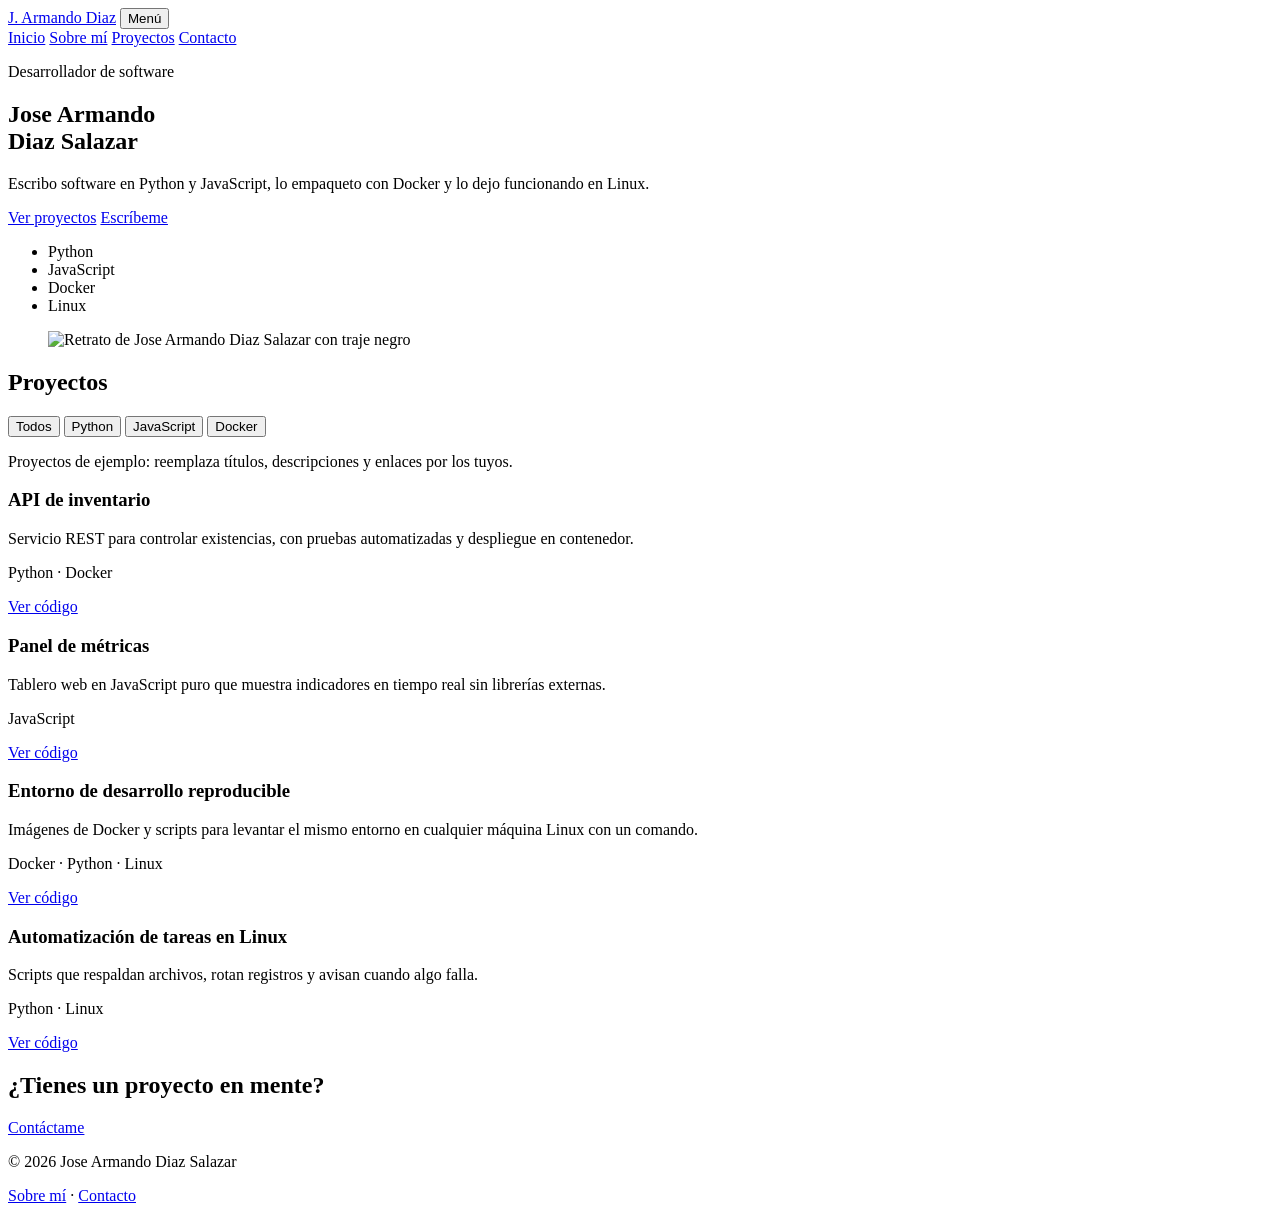
==== index.html @ 971a93cd "Primer commit" ====
<!DOCTYPE html>
<html lang="es">
<head>
  <meta charset="UTF-8">
  <meta name="viewport" content="width=device-width, initial-scale=1">
  <title>Jose Armando Diaz Salazar | Desarrollador de software</title>
  <meta name="description" content="Portafolio de Jose Armando Diaz Salazar, desarrollador de software con Python, JavaScript, Docker y Linux.">
  <link rel="preconnect" href="https://fonts.googleapis.com">
  <link rel="preconnect" href="https://fonts.gstatic.com" crossorigin>
  <link href="https://fonts.googleapis.com/css2?family=Bricolage+Grotesque:wght@500;700;800&family=Instrument+Sans:wght@400;500;600&display=swap" rel="stylesheet">
  <link rel="stylesheet" href="css/styles.css">
</head>
<body>
  <header class="site-header">
    <a class="brand" href="index.html">J. Armando Diaz</a>
    <button class="nav-toggle" aria-label="Abrir menú" aria-expanded="false" aria-controls="menu">Menú</button>
    <nav id="menu" class="nav">
      <a href="index.html" aria-current="page">Inicio</a>
      <a href="about.html">Sobre mí</a>
      <a href="index.html#proyectos">Proyectos</a>
      <a href="contact.html">Contacto</a>
    </nav>
  </header>

  <main>
    <section class="hero" id="inicio">
      <div class="hero-text">
        <p class="kicker">Desarrollador de software</p>
        <h1>Jose Armando<br>Diaz Salazar</h1>
        <p class="lead">Escribo software en Python y JavaScript, lo empaqueto con Docker y lo dejo funcionando en Linux.</p>
        <div class="actions">
          <a class="btn btn-primary" href="#proyectos">Ver proyectos</a>
          <a class="btn btn-ghost" href="contact.html">Escríbeme</a>
        </div>
        <ul class="stack" aria-label="Tecnologías">
          <li>Python</li><li>JavaScript</li><li>Docker</li><li>Linux</li>
        </ul>
      </div>
      <figure class="hero-photo">
        <img src="img/foto-1.jpeg" alt="Retrato de Jose Armando Diaz Salazar con traje negro" width="528" height="1100">
      </figure>
    </section>

    <section class="section" id="proyectos">
      <div class="section-head">
        <h2>Proyectos</h2>
        <div class="filters" role="group" aria-label="Filtrar proyectos">
          <button class="chip is-active" data-filter="all">Todos</button>
          <button class="chip" data-filter="python">Python</button>
          <button class="chip" data-filter="javascript">JavaScript</button>
          <button class="chip" data-filter="docker">Docker</button>
        </div>
      </div>
      <p class="note">Proyectos de ejemplo: reemplaza títulos, descripciones y enlaces por los tuyos.</p>
      <div class="grid">
        <article class="card" data-tech="python docker">
          <h3>API de inventario</h3>
          <p>Servicio REST para controlar existencias, con pruebas automatizadas y despliegue en contenedor.</p>
          <p class="tags">Python · Docker</p>
          <a class="link" href="#" rel="noopener">Ver código</a>
        </article>
        <article class="card" data-tech="javascript">
          <h3>Panel de métricas</h3>
          <p>Tablero web en JavaScript puro que muestra indicadores en tiempo real sin librerías externas.</p>
          <p class="tags">JavaScript</p>
          <a class="link" href="#" rel="noopener">Ver código</a>
        </article>
        <article class="card" data-tech="docker python">
          <h3>Entorno de desarrollo reproducible</h3>
          <p>Imágenes de Docker y scripts para levantar el mismo entorno en cualquier máquina Linux con un comando.</p>
          <p class="tags">Docker · Python · Linux</p>
          <a class="link" href="#" rel="noopener">Ver código</a>
        </article>
        <article class="card" data-tech="python">
          <h3>Automatización de tareas en Linux</h3>
          <p>Scripts que respaldan archivos, rotan registros y avisan cuando algo falla.</p>
          <p class="tags">Python · Linux</p>
          <a class="link" href="#" rel="noopener">Ver código</a>
        </article>
      </div>
      <p class="empty" hidden>No hay proyectos con ese filtro.</p>
    </section>

    <section class="section cta-band">
      <h2>¿Tienes un proyecto en mente?</h2>
      <a class="btn btn-primary" href="contact.html">Contáctame</a>
    </section>
  </main>

  <footer class="site-footer">
    <p>© <span id="year">2026</span> Jose Armando Diaz Salazar</p>
    <p><a href="about.html">Sobre mí</a> · <a href="contact.html">Contacto</a></p>
  </footer>
  <script src="js/script.js"></script>
</body>
</html>
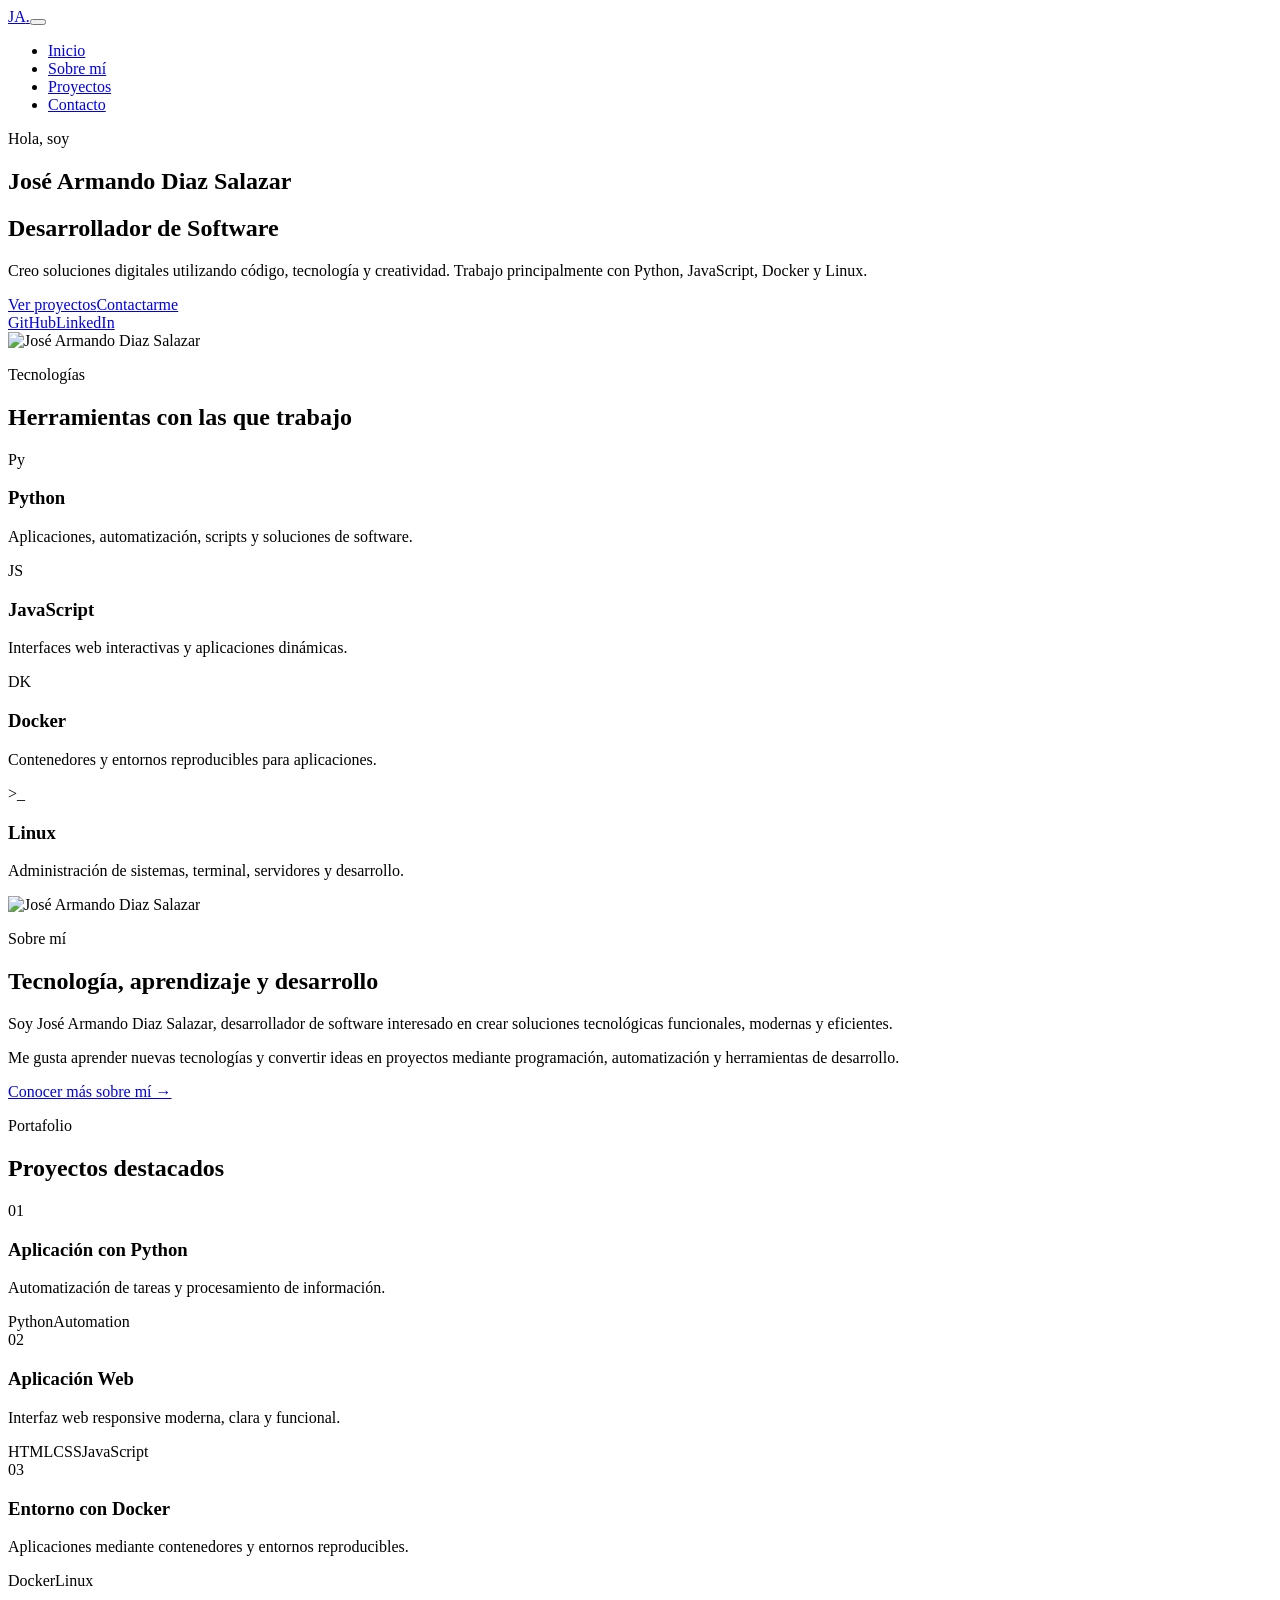
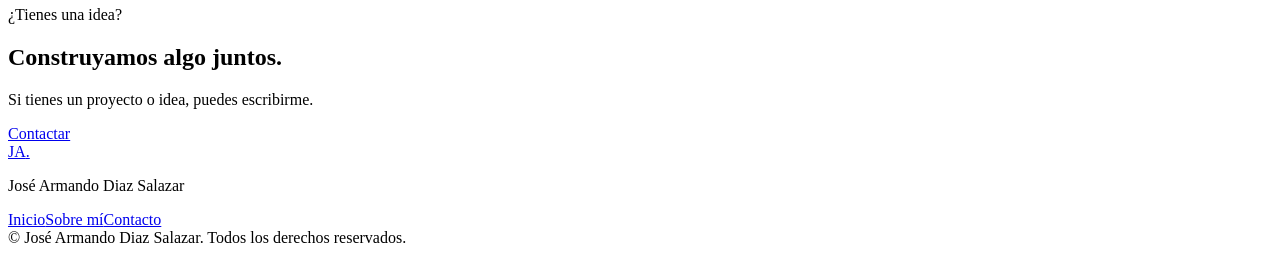
==== commit 0b988035: "Actualiza mi pagina" ====
--- a/index.html
+++ b/index.html
@@ -1,96 +1,9 @@
 <!DOCTYPE html>
-<html lang="es">
-<head>
-  <meta charset="UTF-8">
-  <meta name="viewport" content="width=device-width, initial-scale=1">
-  <title>Jose Armando Diaz Salazar | Desarrollador de software</title>
-  <meta name="description" content="Portafolio de Jose Armando Diaz Salazar, desarrollador de software con Python, JavaScript, Docker y Linux.">
-  <link rel="preconnect" href="https://fonts.googleapis.com">
-  <link rel="preconnect" href="https://fonts.gstatic.com" crossorigin>
-  <link href="https://fonts.googleapis.com/css2?family=Bricolage+Grotesque:wght@500;700;800&family=Instrument+Sans:wght@400;500;600&display=swap" rel="stylesheet">
-  <link rel="stylesheet" href="css/styles.css">
-</head>
-<body>
-  <header class="site-header">
-    <a class="brand" href="index.html">J. Armando Diaz</a>
-    <button class="nav-toggle" aria-label="Abrir menú" aria-expanded="false" aria-controls="menu">Menú</button>
-    <nav id="menu" class="nav">
-      <a href="index.html" aria-current="page">Inicio</a>
-      <a href="about.html">Sobre mí</a>
-      <a href="index.html#proyectos">Proyectos</a>
-      <a href="contact.html">Contacto</a>
-    </nav>
-  </header>
-
-  <main>
-    <section class="hero" id="inicio">
-      <div class="hero-text">
-        <p class="kicker">Desarrollador de software</p>
-        <h1>Jose Armando<br>Diaz Salazar</h1>
-        <p class="lead">Escribo software en Python y JavaScript, lo empaqueto con Docker y lo dejo funcionando en Linux.</p>
-        <div class="actions">
-          <a class="btn btn-primary" href="#proyectos">Ver proyectos</a>
-          <a class="btn btn-ghost" href="contact.html">Escríbeme</a>
-        </div>
-        <ul class="stack" aria-label="Tecnologías">
-          <li>Python</li><li>JavaScript</li><li>Docker</li><li>Linux</li>
-        </ul>
-      </div>
-      <figure class="hero-photo">
-        <img src="img/foto-1.jpeg" alt="Retrato de Jose Armando Diaz Salazar con traje negro" width="528" height="1100">
-      </figure>
-    </section>
-
-    <section class="section" id="proyectos">
-      <div class="section-head">
-        <h2>Proyectos</h2>
-        <div class="filters" role="group" aria-label="Filtrar proyectos">
-          <button class="chip is-active" data-filter="all">Todos</button>
-          <button class="chip" data-filter="python">Python</button>
-          <button class="chip" data-filter="javascript">JavaScript</button>
-          <button class="chip" data-filter="docker">Docker</button>
-        </div>
-      </div>
-      <p class="note">Proyectos de ejemplo: reemplaza títulos, descripciones y enlaces por los tuyos.</p>
-      <div class="grid">
-        <article class="card" data-tech="python docker">
-          <h3>API de inventario</h3>
-          <p>Servicio REST para controlar existencias, con pruebas automatizadas y despliegue en contenedor.</p>
-          <p class="tags">Python · Docker</p>
-          <a class="link" href="#" rel="noopener">Ver código</a>
-        </article>
-        <article class="card" data-tech="javascript">
-          <h3>Panel de métricas</h3>
-          <p>Tablero web en JavaScript puro que muestra indicadores en tiempo real sin librerías externas.</p>
-          <p class="tags">JavaScript</p>
-          <a class="link" href="#" rel="noopener">Ver código</a>
-        </article>
-        <article class="card" data-tech="docker python">
-          <h3>Entorno de desarrollo reproducible</h3>
-          <p>Imágenes de Docker y scripts para levantar el mismo entorno en cualquier máquina Linux con un comando.</p>
-          <p class="tags">Docker · Python · Linux</p>
-          <a class="link" href="#" rel="noopener">Ver código</a>
-        </article>
-        <article class="card" data-tech="python">
-          <h3>Automatización de tareas en Linux</h3>
-          <p>Scripts que respaldan archivos, rotan registros y avisan cuando algo falla.</p>
-          <p class="tags">Python · Linux</p>
-          <a class="link" href="#" rel="noopener">Ver código</a>
-        </article>
-      </div>
-      <p class="empty" hidden>No hay proyectos con ese filtro.</p>
-    </section>
-
-    <section class="section cta-band">
-      <h2>¿Tienes un proyecto en mente?</h2>
-      <a class="btn btn-primary" href="contact.html">Contáctame</a>
-    </section>
-  </main>
-
-  <footer class="site-footer">
-    <p>© <span id="year">2026</span> Jose Armando Diaz Salazar</p>
-    <p><a href="about.html">Sobre mí</a> · <a href="contact.html">Contacto</a></p>
-  </footer>
-  <script src="js/script.js"></script>
-</body>
-</html>
+<html lang="es"><head><meta charset="UTF-8"><meta name="viewport" content="width=device-width,initial-scale=1.0"><meta name="description" content="Portafolio de José Armando Diaz Salazar"><title>José Armando Diaz Salazar | Desarrollador</title><link rel="stylesheet" href="css/styles.css"></head>
+<body><header class="header"><nav class="navbar"><a class="logo" href="index.html">JA<span>.</span></a><button class="menu-toggle" id="menuToggle" aria-label="Menú"><span></span><span></span><span></span></button><ul class="nav-menu" id="navMenu"><li><a class="nav-link active" href="index.html">Inicio</a></li><li><a class="nav-link" href="about.html">Sobre mí</a></li><li><a class="nav-link" href="#proyectos">Proyectos</a></li><li><a class="nav-link" href="contact.html">Contacto</a></li></ul></nav></header>
+<main><section class="hero"><div><p class="hero-greeting">Hola, soy</p><h1>José Armando <span>Diaz Salazar</span></h1><h2>Desarrollador de Software</h2><p class="hero-description">Creo soluciones digitales utilizando código, tecnología y creatividad. Trabajo principalmente con Python, JavaScript, Docker y Linux.</p><div class="hero-buttons"><a class="btn btn-primary" href="#proyectos">Ver proyectos</a><a class="btn btn-secondary" href="contact.html">Contactarme</a></div><div class="social-links"><a href="https://github.com/" target="_blank">GitHub</a><a href="https://www.linkedin.com/" target="_blank">LinkedIn</a></div></div><div class="hero-image-container"><div class="image-decoration"></div><img class="hero-image" src="img/perfil.jpg" alt="José Armando Diaz Salazar"></div></section>
+<section class="section"><div class="section-header"><p class="section-label">Tecnologías</p><h2>Herramientas con las que trabajo</h2></div><div class="tech-grid"><article class="tech-card"><div class="tech-icon">Py</div><h3>Python</h3><p>Aplicaciones, automatización, scripts y soluciones de software.</p></article><article class="tech-card"><div class="tech-icon">JS</div><h3>JavaScript</h3><p>Interfaces web interactivas y aplicaciones dinámicas.</p></article><article class="tech-card"><div class="tech-icon">DK</div><h3>Docker</h3><p>Contenedores y entornos reproducibles para aplicaciones.</p></article><article class="tech-card"><div class="tech-icon">&gt;_</div><h3>Linux</h3><p>Administración de sistemas, terminal, servidores y desarrollo.</p></article></div></section>
+<section class="about-preview section"><div><img src="img/perfil.jpg" alt="José Armando Diaz Salazar"></div><div><p class="section-label">Sobre mí</p><h2>Tecnología, aprendizaje y desarrollo</h2><p>Soy José Armando Diaz Salazar, desarrollador de software interesado en crear soluciones tecnológicas funcionales, modernas y eficientes.</p><p>Me gusta aprender nuevas tecnologías y convertir ideas en proyectos mediante programación, automatización y herramientas de desarrollo.</p><a class="text-link" href="about.html">Conocer más sobre mí →</a></div></section>
+<section class="section" id="proyectos"><div class="section-header"><p class="section-label">Portafolio</p><h2>Proyectos destacados</h2></div><div class="projects-grid"><article class="project-card"><div class="project-number">01</div><h3>Aplicación con Python</h3><p>Automatización de tareas y procesamiento de información.</p><div class="project-tags"><span>Python</span><span>Automation</span></div></article><article class="project-card"><div class="project-number">02</div><h3>Aplicación Web</h3><p>Interfaz web responsive moderna, clara y funcional.</p><div class="project-tags"><span>HTML</span><span>CSS</span><span>JavaScript</span></div></article><article class="project-card"><div class="project-number">03</div><h3>Entorno con Docker</h3><p>Aplicaciones mediante contenedores y entornos reproducibles.</p><div class="project-tags"><span>Docker</span><span>Linux</span></div></article></div></section>
+<section class="cta-section"><p class="section-label">¿Tienes una idea?</p><h2>Construyamos algo juntos.</h2><p>Si tienes un proyecto o idea, puedes escribirme.</p><a class="btn btn-primary" href="contact.html">Contactar</a></section></main>
+<footer class="footer"><div class="footer-content"><div><a class="logo" href="index.html">JA<span>.</span></a><p>José Armando Diaz Salazar</p></div><div class="footer-links"><a href="index.html">Inicio</a><a href="about.html">Sobre mí</a><a href="contact.html">Contacto</a></div></div><div class="footer-bottom">© <span id="currentYear"></span> José Armando Diaz Salazar. Todos los derechos reservados.</div></footer><script src="js/script.js"></script></body></html>
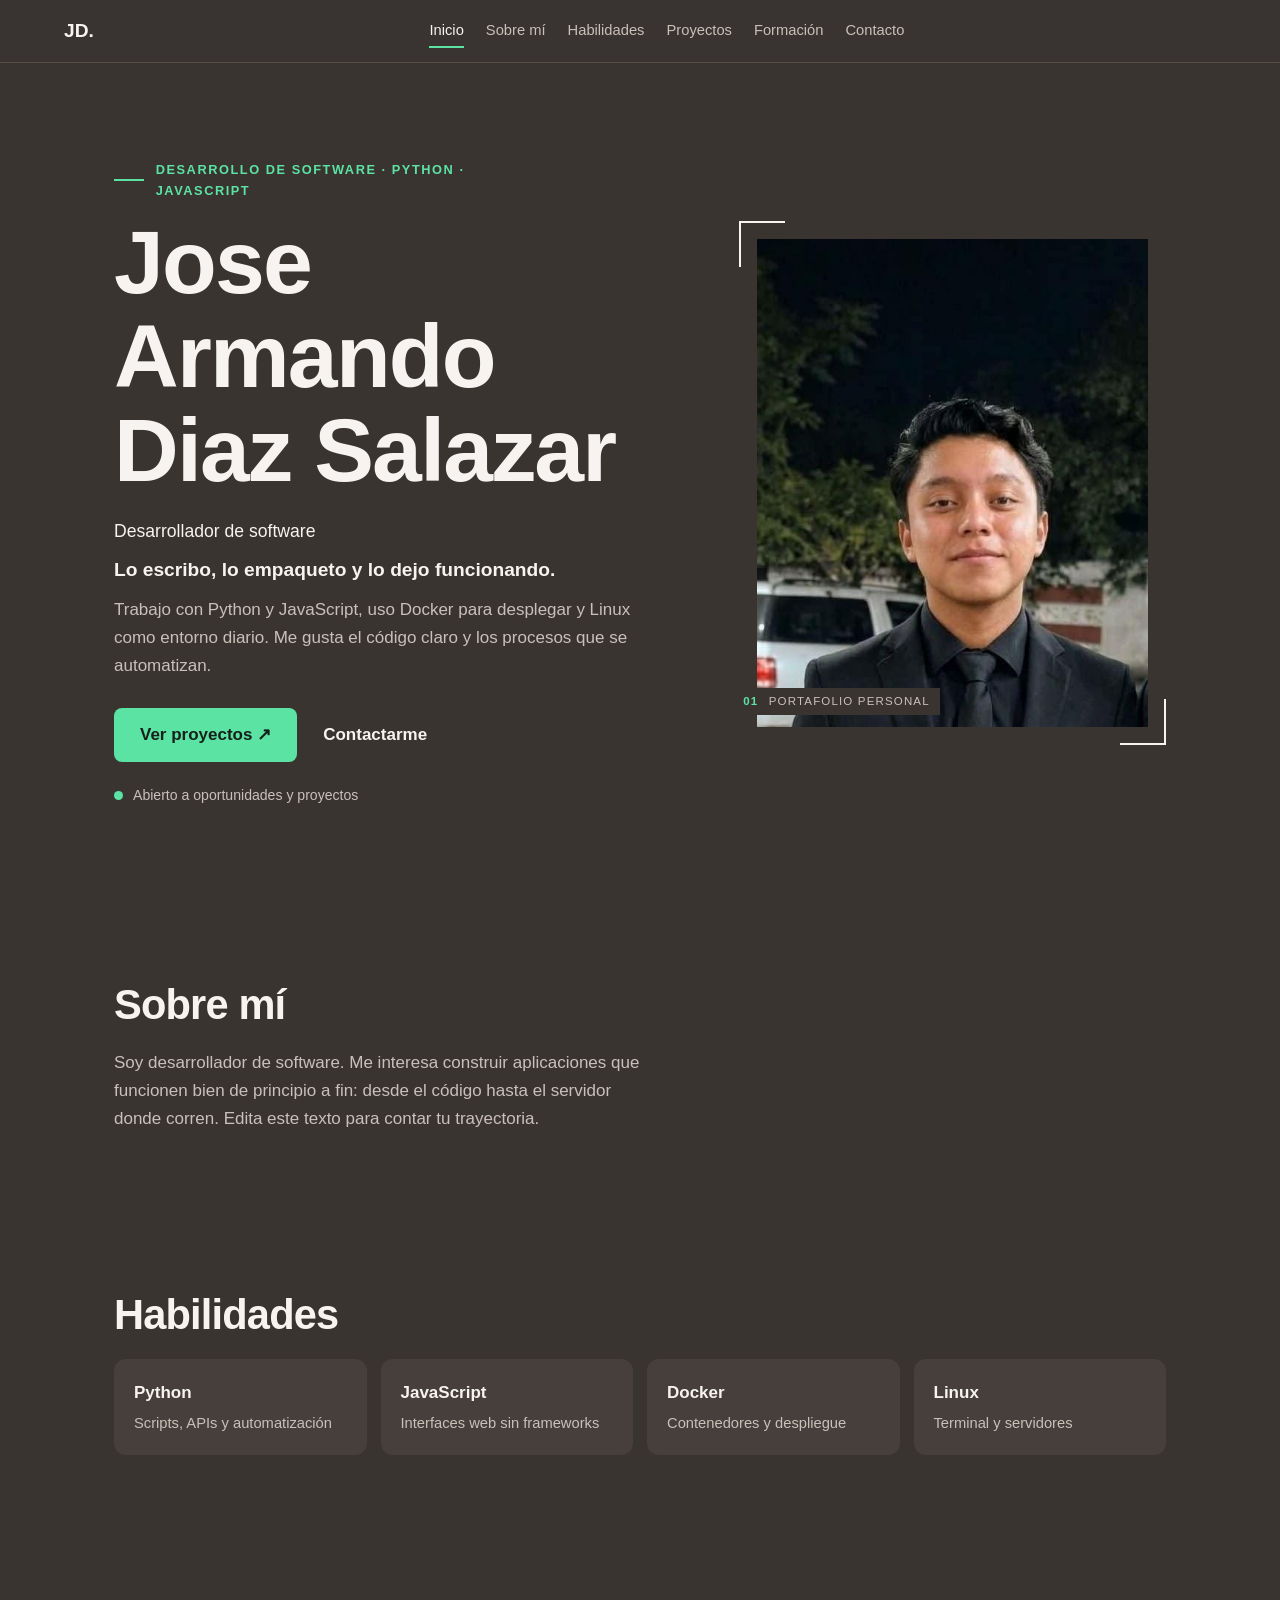
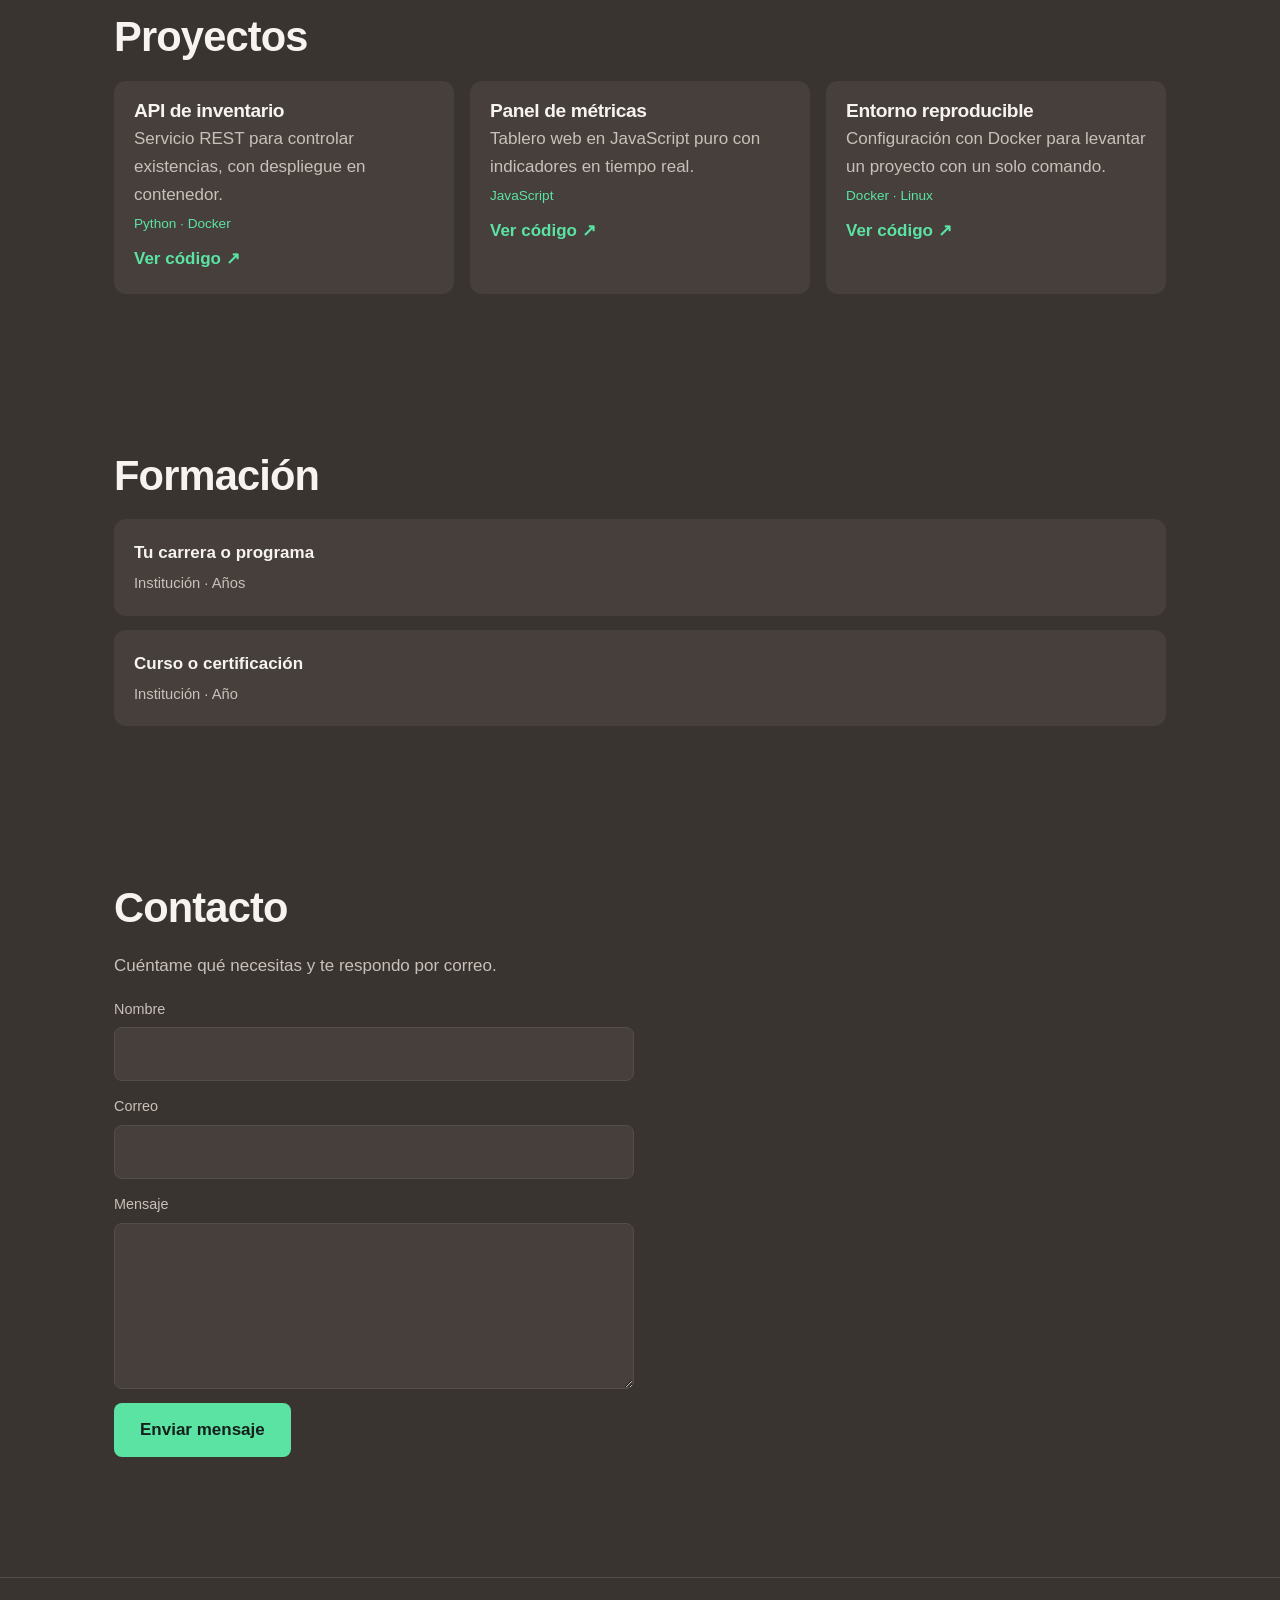
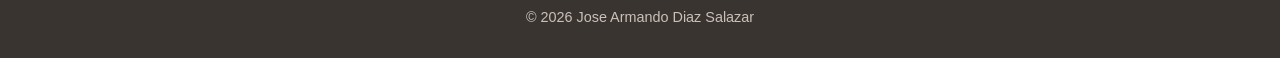
==== commit 8bef36a0: "commit" ====
--- a/index.html
+++ b/index.html
@@ -1,9 +1,91 @@
 <!DOCTYPE html>
-<html lang="es"><head><meta charset="UTF-8"><meta name="viewport" content="width=device-width,initial-scale=1.0"><meta name="description" content="Portafolio de José Armando Diaz Salazar"><title>José Armando Diaz Salazar | Desarrollador</title><link rel="stylesheet" href="css/styles.css"></head>
-<body><header class="header"><nav class="navbar"><a class="logo" href="index.html">JA<span>.</span></a><button class="menu-toggle" id="menuToggle" aria-label="Menú"><span></span><span></span><span></span></button><ul class="nav-menu" id="navMenu"><li><a class="nav-link active" href="index.html">Inicio</a></li><li><a class="nav-link" href="about.html">Sobre mí</a></li><li><a class="nav-link" href="#proyectos">Proyectos</a></li><li><a class="nav-link" href="contact.html">Contacto</a></li></ul></nav></header>
-<main><section class="hero"><div><p class="hero-greeting">Hola, soy</p><h1>José Armando <span>Diaz Salazar</span></h1><h2>Desarrollador de Software</h2><p class="hero-description">Creo soluciones digitales utilizando código, tecnología y creatividad. Trabajo principalmente con Python, JavaScript, Docker y Linux.</p><div class="hero-buttons"><a class="btn btn-primary" href="#proyectos">Ver proyectos</a><a class="btn btn-secondary" href="contact.html">Contactarme</a></div><div class="social-links"><a href="https://github.com/" target="_blank">GitHub</a><a href="https://www.linkedin.com/" target="_blank">LinkedIn</a></div></div><div class="hero-image-container"><div class="image-decoration"></div><img class="hero-image" src="img/perfil.jpg" alt="José Armando Diaz Salazar"></div></section>
-<section class="section"><div class="section-header"><p class="section-label">Tecnologías</p><h2>Herramientas con las que trabajo</h2></div><div class="tech-grid"><article class="tech-card"><div class="tech-icon">Py</div><h3>Python</h3><p>Aplicaciones, automatización, scripts y soluciones de software.</p></article><article class="tech-card"><div class="tech-icon">JS</div><h3>JavaScript</h3><p>Interfaces web interactivas y aplicaciones dinámicas.</p></article><article class="tech-card"><div class="tech-icon">DK</div><h3>Docker</h3><p>Contenedores y entornos reproducibles para aplicaciones.</p></article><article class="tech-card"><div class="tech-icon">&gt;_</div><h3>Linux</h3><p>Administración de sistemas, terminal, servidores y desarrollo.</p></article></div></section>
-<section class="about-preview section"><div><img src="img/perfil.jpg" alt="José Armando Diaz Salazar"></div><div><p class="section-label">Sobre mí</p><h2>Tecnología, aprendizaje y desarrollo</h2><p>Soy José Armando Diaz Salazar, desarrollador de software interesado en crear soluciones tecnológicas funcionales, modernas y eficientes.</p><p>Me gusta aprender nuevas tecnologías y convertir ideas en proyectos mediante programación, automatización y herramientas de desarrollo.</p><a class="text-link" href="about.html">Conocer más sobre mí →</a></div></section>
-<section class="section" id="proyectos"><div class="section-header"><p class="section-label">Portafolio</p><h2>Proyectos destacados</h2></div><div class="projects-grid"><article class="project-card"><div class="project-number">01</div><h3>Aplicación con Python</h3><p>Automatización de tareas y procesamiento de información.</p><div class="project-tags"><span>Python</span><span>Automation</span></div></article><article class="project-card"><div class="project-number">02</div><h3>Aplicación Web</h3><p>Interfaz web responsive moderna, clara y funcional.</p><div class="project-tags"><span>HTML</span><span>CSS</span><span>JavaScript</span></div></article><article class="project-card"><div class="project-number">03</div><h3>Entorno con Docker</h3><p>Aplicaciones mediante contenedores y entornos reproducibles.</p><div class="project-tags"><span>Docker</span><span>Linux</span></div></article></div></section>
-<section class="cta-section"><p class="section-label">¿Tienes una idea?</p><h2>Construyamos algo juntos.</h2><p>Si tienes un proyecto o idea, puedes escribirme.</p><a class="btn btn-primary" href="contact.html">Contactar</a></section></main>
-<footer class="footer"><div class="footer-content"><div><a class="logo" href="index.html">JA<span>.</span></a><p>José Armando Diaz Salazar</p></div><div class="footer-links"><a href="index.html">Inicio</a><a href="about.html">Sobre mí</a><a href="contact.html">Contacto</a></div></div><div class="footer-bottom">© <span id="currentYear"></span> José Armando Diaz Salazar. Todos los derechos reservados.</div></footer><script src="js/script.js"></script></body></html>+<html lang="es">
+<head>
+<meta charset="utf-8">
+<meta name="viewport" content="width=device-width, initial-scale=1">
+<meta name="description" content="Portafolio de Jose Armando Diaz Salazar, desarrollador de software con Python, JavaScript, Docker y Linux.">
+<title>Jose Armando Diaz Salazar | Desarrollador de software</title>
+<link rel="stylesheet" href="style.css">
+</head>
+<body>
+<header class="top">
+  <a class="logo" href="#inicio" aria-label="Inicio">JD.</a>
+  <nav aria-label="Principal">
+    <a href="#inicio">Inicio</a>
+    <a href="#sobre-mi">Sobre mí</a>
+    <a href="#habilidades">Habilidades</a>
+    <a href="#proyectos">Proyectos</a>
+    <a href="#formacion">Formación</a>
+    <a href="#contacto">Contacto</a>
+  </nav>
+</header>
+
+<main>
+  <section id="inicio" class="hero">
+    <div class="hero-txt">
+      <p class="eyebrow">Desarrollo de software · Python · JavaScript</p>
+      <h1>Jose Armando<br>Diaz Salazar</h1>
+      <p class="lead">Desarrollador de software</p>
+      <p class="quote">Lo escribo, lo empaqueto y lo dejo funcionando.</p>
+      <p>Trabajo con Python y JavaScript, uso Docker para desplegar y Linux como entorno diario. Me gusta el código claro y los procesos que se automatizan.</p>
+      <div class="actions">
+        <a class="btn" href="#proyectos">Ver proyectos ↗</a>
+        <a class="link" href="#contacto">Contactarme</a>
+      </div>
+      <p class="status"><span class="dot"></span>Abierto a oportunidades y proyectos</p>
+    </div>
+    <figure class="photo">
+      <img src="foto.jpg" alt="Retrato de Jose Armando Diaz Salazar con traje negro">
+      <figcaption><b>01</b> Portafolio personal</figcaption>
+    </figure>
+  </section>
+
+  <section id="sobre-mi">
+    <h2>Sobre mí</h2>
+    <p>Soy desarrollador de software. Me interesa construir aplicaciones que funcionen bien de principio a fin: desde el código hasta el servidor donde corren. Edita este texto para contar tu trayectoria.</p>
+  </section>
+
+  <section id="habilidades">
+    <h2>Habilidades</h2>
+    <ul class="skills">
+      <li><b>Python</b><span>Scripts, APIs y automatización</span></li>
+      <li><b>JavaScript</b><span>Interfaces web sin frameworks</span></li>
+      <li><b>Docker</b><span>Contenedores y despliegue</span></li>
+      <li><b>Linux</b><span>Terminal y servidores</span></li>
+    </ul>
+  </section>
+
+  <section id="proyectos">
+    <h2>Proyectos</h2>
+    <div class="grid">
+      <article class="card"><h3>API de inventario</h3><p>Servicio REST para controlar existencias, con despliegue en contenedor.</p><p class="stack">Python · Docker</p><a href="#">Ver código ↗</a></article>
+      <article class="card"><h3>Panel de métricas</h3><p>Tablero web en JavaScript puro con indicadores en tiempo real.</p><p class="stack">JavaScript</p><a href="#">Ver código ↗</a></article>
+      <article class="card"><h3>Entorno reproducible</h3><p>Configuración con Docker para levantar un proyecto con un solo comando.</p><p class="stack">Docker · Linux</p><a href="#">Ver código ↗</a></article>
+    </div>
+  </section>
+
+  <section id="formacion">
+    <h2>Formación</h2>
+    <ul class="timeline">
+      <li><b>Tu carrera o programa</b><span>Institución · Años</span></li>
+      <li><b>Curso o certificación</b><span>Institución · Año</span></li>
+    </ul>
+  </section>
+
+  <section id="contacto">
+    <h2>Contacto</h2>
+    <p>Cuéntame qué necesitas y te respondo por correo.</p>
+    <form id="form">
+      <label for="n">Nombre</label><input id="n" name="nombre" required>
+      <label for="c">Correo</label><input id="c" name="correo" type="email" required>
+      <label for="m">Mensaje</label><textarea id="m" name="mensaje" rows="5" required></textarea>
+      <button class="btn" type="submit">Enviar mensaje</button>
+    </form>
+    <p id="msg" role="status"></p>
+  </section>
+</main>
+
+<footer>© <span id="year"></span> Jose Armando Diaz Salazar</footer>
+<script src="script.js"></script>
+</body>
+</html>
--- a/style.css
+++ b/style.css
@@ -0,0 +1,57 @@
+:root{--bg:#3a3431;--panel:#463f3b;--ink:#f6f3f0;--mute:#c9c0b9;--accent:#5be3a4;--line:#554d48}
+*{box-sizing:border-box;margin:0}
+html{scroll-behavior:smooth;scroll-padding-top:80px}
+body{background:var(--bg);color:var(--ink);font:17px/1.65 "Helvetica Neue",Arial,sans-serif}
+a{color:inherit}
+:focus-visible{outline:3px solid var(--accent);outline-offset:3px}
+.top{position:sticky;top:0;z-index:10;display:flex;align-items:center;gap:24px;padding:14px 5vw;background:rgba(58,52,49,.94);backdrop-filter:blur(6px);border-bottom:1px solid var(--line)}
+.logo{font-weight:800;text-decoration:none;font-size:1.2rem}
+nav{display:flex;flex-wrap:wrap;gap:4px 22px;margin:0 auto}
+nav a{color:var(--mute);text-decoration:none;font-size:.92rem;padding:4px 0;border-bottom:2px solid transparent}
+nav a:hover,nav a.on{color:var(--ink);border-color:var(--accent)}
+section{padding:80px 5vw;max-width:1180px;margin:0 auto}
+h1,h2,h3{font-weight:800;letter-spacing:-.02em;line-height:1.05}
+h1{font-size:clamp(3rem,8vw,5.6rem);margin:14px 0 20px}
+h2{font-size:clamp(1.9rem,4vw,2.6rem);margin-bottom:22px}
+p{color:var(--mute);max-width:56ch}
+.hero{display:grid;grid-template-columns:1.15fr .85fr;gap:48px;align-items:center;min-height:calc(100vh - 60px)}
+.eyebrow{color:var(--accent);font-size:.8rem;font-weight:700;letter-spacing:.12em;text-transform:uppercase;display:flex;align-items:center;gap:12px}
+.eyebrow::before{content:"";width:34px;height:2px;background:var(--accent)}
+.lead{color:var(--ink);font-size:1.1rem;margin-bottom:6px}
+.quote{color:var(--ink);font-weight:700;font-size:1.2rem;margin:8px 0 10px}
+.actions{display:flex;align-items:center;gap:26px;margin:28px 0 22px;flex-wrap:wrap}
+.btn{display:inline-block;background:var(--accent);color:#16201b;padding:13px 26px;border-radius:8px;font:inherit;font-weight:700;text-decoration:none;border:0;cursor:pointer}
+.link{font-weight:700;text-decoration:none}
+.link:hover{color:var(--accent)}
+.status{font-size:.88rem;display:flex;align-items:center;gap:10px}
+.dot{width:9px;height:9px;border-radius:50%;background:var(--accent)}
+.photo{position:relative;margin:0;padding:18px}
+.photo::before,.photo::after{content:"";position:absolute;width:44px;height:44px;border:2px solid var(--ink)}
+.photo::before{top:0;left:0;border-right:0;border-bottom:0}
+.photo::after{bottom:0;right:0;border-left:0;border-top:0}
+.photo img{display:block;width:100%;aspect-ratio:4/5;object-fit:cover;object-position:top}
+.photo figcaption{position:absolute;left:-6px;bottom:30px;transform-origin:left bottom;font-size:.72rem;letter-spacing:.1em;text-transform:uppercase;color:var(--mute);background:var(--bg);padding:4px 10px}
+.photo figcaption b{color:var(--accent);margin-right:6px}
+.skills,.timeline{list-style:none;padding:0;display:grid;gap:14px}
+.skills{grid-template-columns:repeat(auto-fit,minmax(220px,1fr))}
+.skills li,.timeline li,.card{background:var(--panel);border-radius:12px;padding:20px;display:flex;flex-direction:column;gap:4px}
+.skills span,.timeline span{color:var(--mute);font-size:.92rem}
+.grid{display:grid;grid-template-columns:repeat(auto-fit,minmax(260px,1fr));gap:16px}
+.card h3{font-size:1.2rem}
+.stack{font-size:.85rem;color:var(--accent)}
+.card a{color:var(--accent);font-weight:700;text-decoration:none;margin-top:6px}
+form{display:grid;gap:6px;margin-top:18px;max-width:520px}
+label{font-size:.9rem;color:var(--mute)}
+input,textarea{width:100%;background:var(--panel);border:1px solid var(--line);color:var(--ink);padding:12px;border-radius:8px;font:inherit;margin-bottom:8px}
+form .btn{justify-self:start}
+#msg{margin-top:14px;color:var(--accent);min-height:1.5em}
+footer{padding:28px;text-align:center;color:var(--mute);font-size:.9rem;border-top:1px solid var(--line)}
+@media (max-width:820px){
+  .top{flex-direction:column;gap:8px;padding:10px 4vw}
+  nav{margin:0;justify-content:center;gap:2px 14px}
+  nav a{font-size:.85rem}
+  section{padding:56px 6vw}
+  .hero{grid-template-columns:1fr;min-height:0;gap:36px}
+  .photo{order:-1;max-width:420px;margin:0 auto;width:100%}
+}
+@media (prefers-reduced-motion:reduce){html{scroll-behavior:auto}}
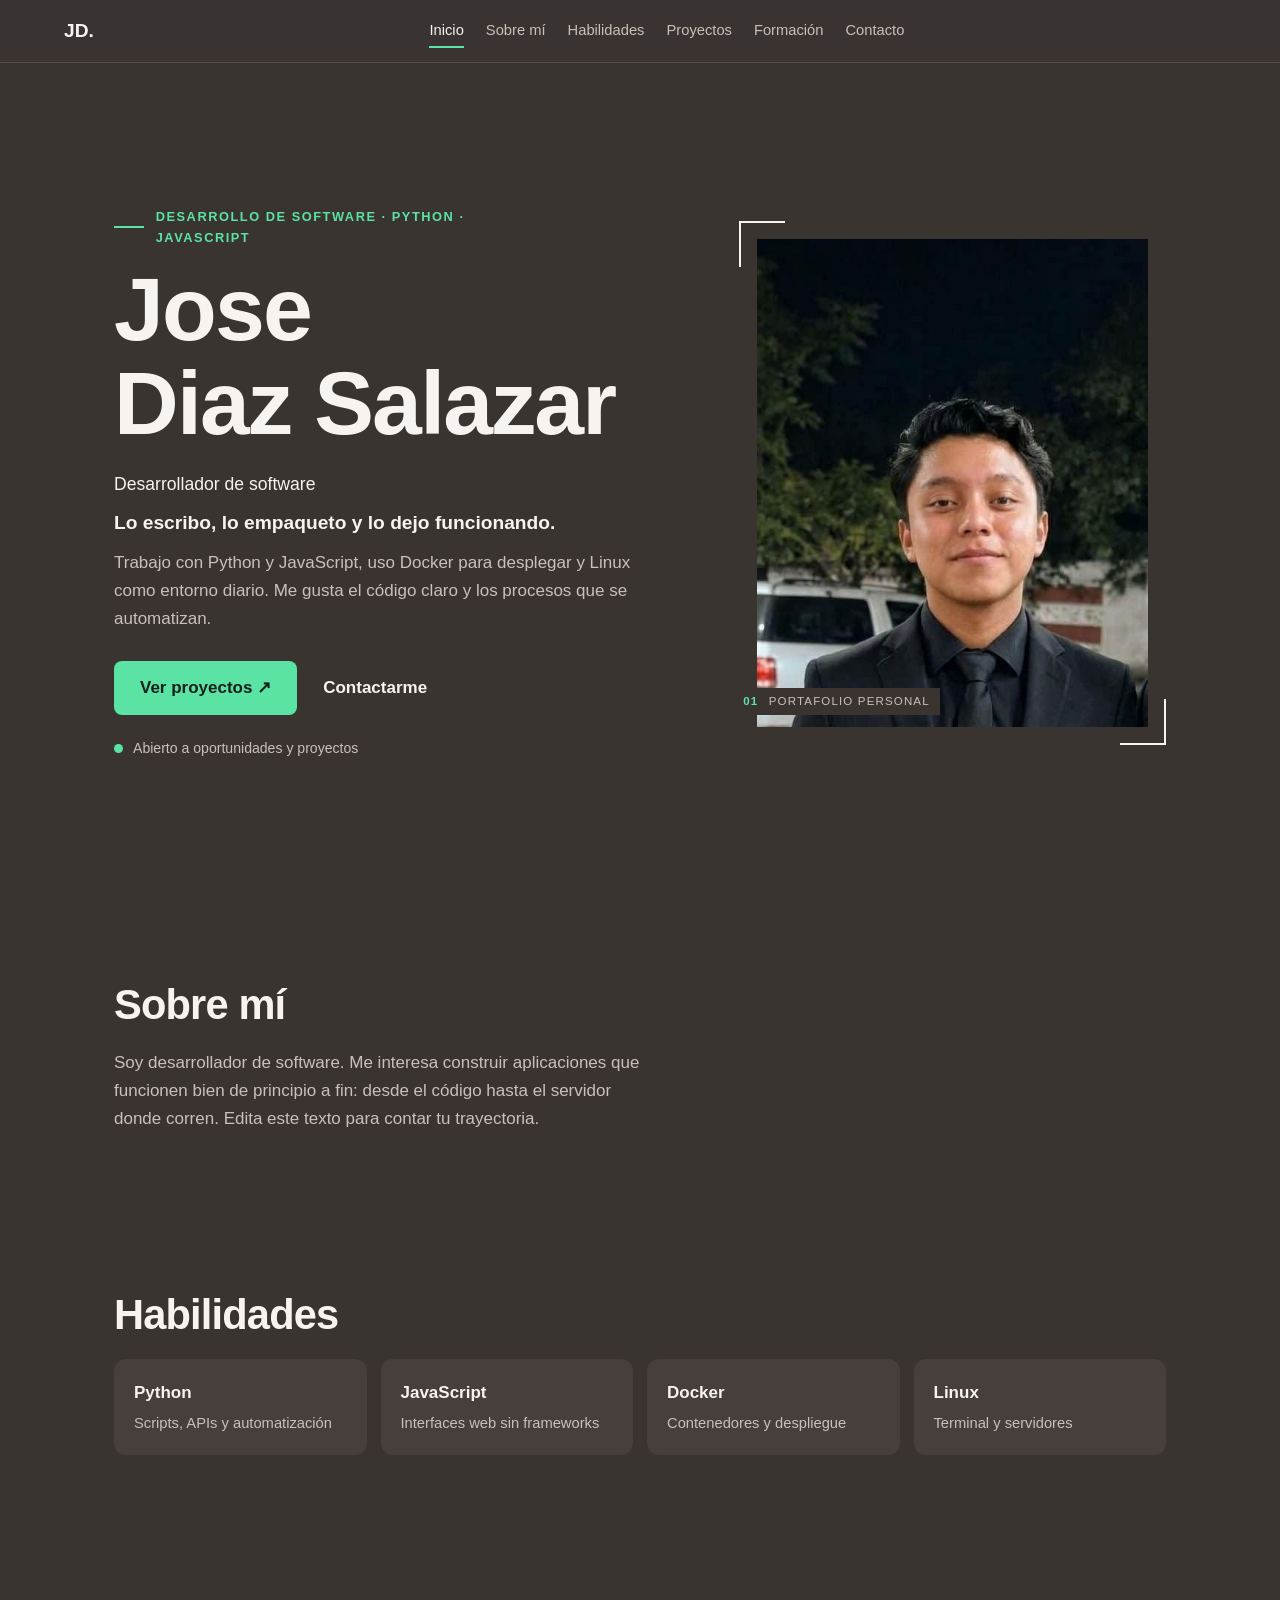
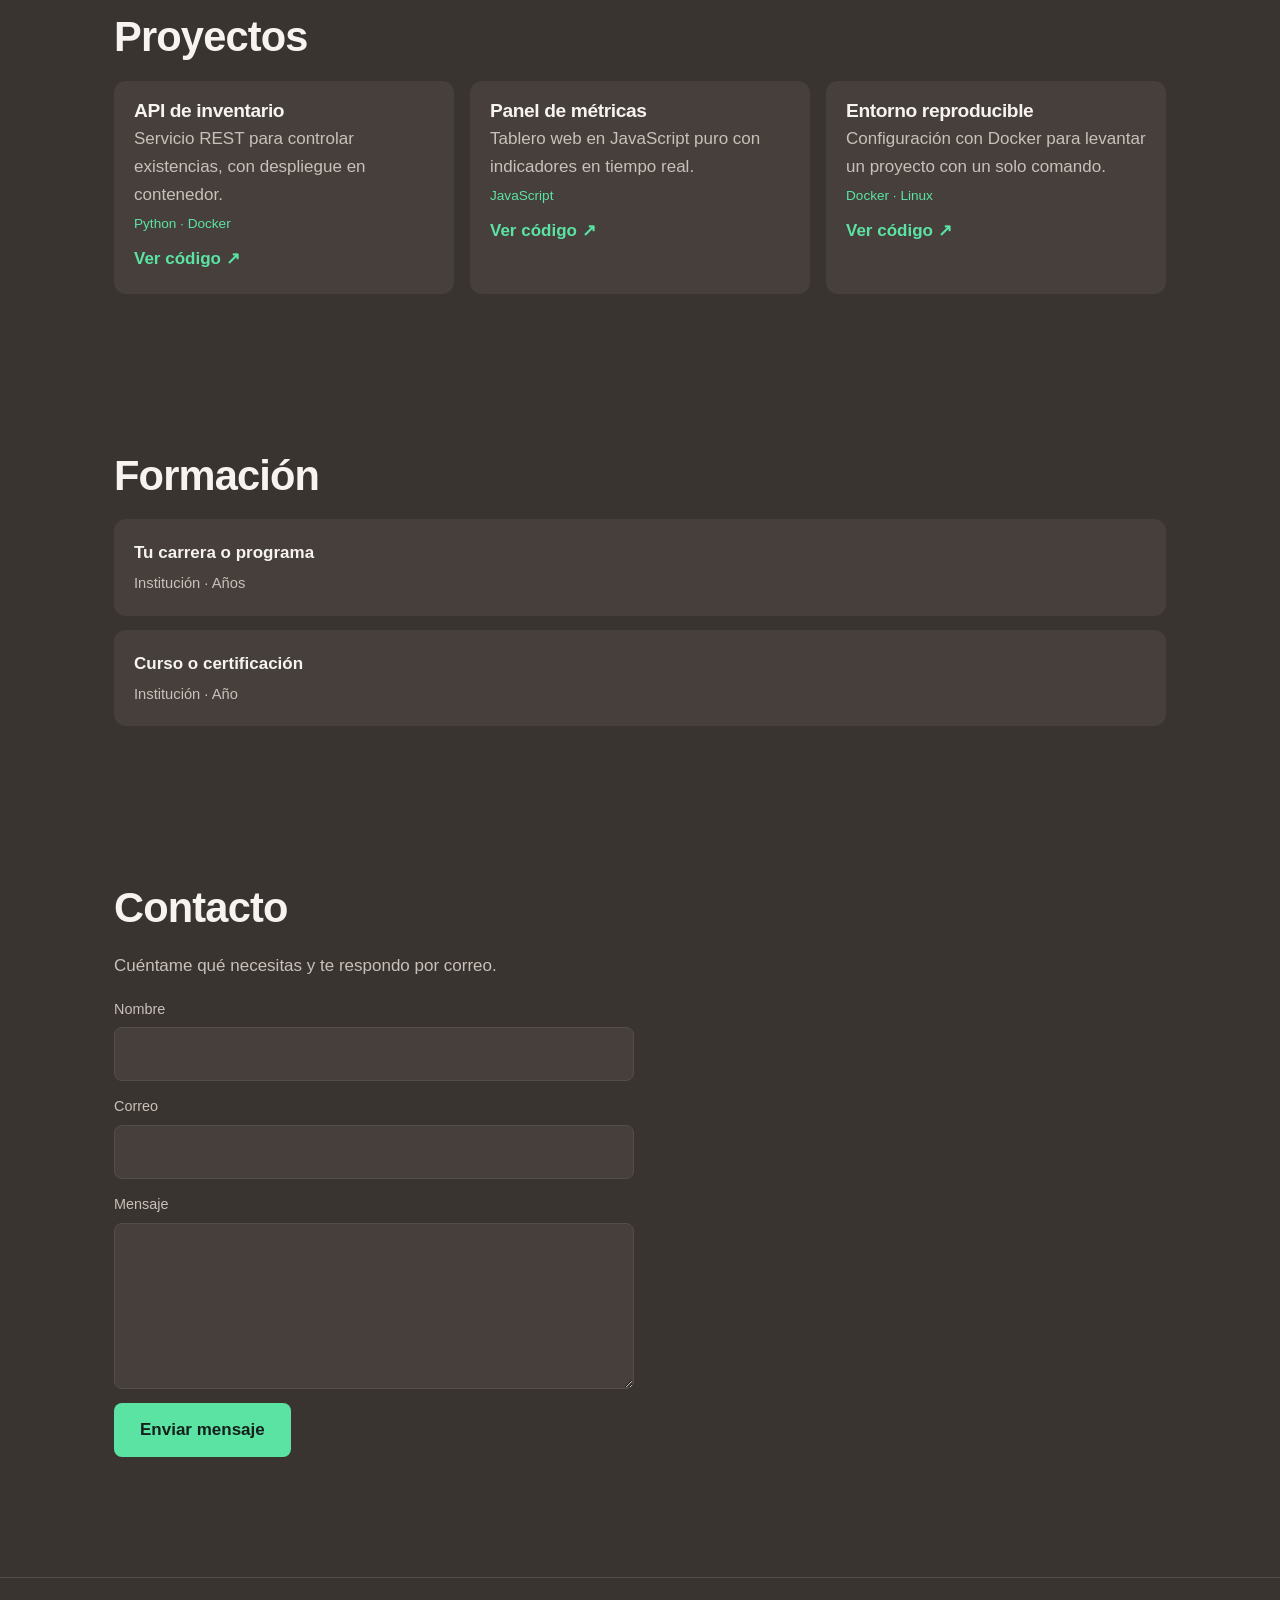
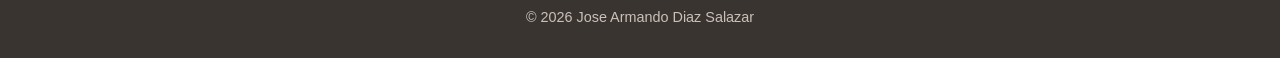
==== commit 1fb96e42: "quite nombre" ====
--- a/index.html
+++ b/index.html
@@ -4,7 +4,7 @@
 <meta charset="utf-8">
 <meta name="viewport" content="width=device-width, initial-scale=1">
 <meta name="description" content="Portafolio de Jose Armando Diaz Salazar, desarrollador de software con Python, JavaScript, Docker y Linux.">
-<title>Jose Armando Diaz Salazar | Desarrollador de software</title>
+<title>Jose Armando Diaz Salazar | Desarrollador en software</title>
 <link rel="stylesheet" href="style.css">
 </head>
 <body>
@@ -24,7 +24,7 @@
   <section id="inicio" class="hero">
     <div class="hero-txt">
       <p class="eyebrow">Desarrollo de software · Python · JavaScript</p>
-      <h1>Jose Armando<br>Diaz Salazar</h1>
+      <h1>Jose <br>Diaz Salazar</h1>
       <p class="lead">Desarrollador de software</p>
       <p class="quote">Lo escribo, lo empaqueto y lo dejo funcionando.</p>
       <p>Trabajo con Python y JavaScript, uso Docker para desplegar y Linux como entorno diario. Me gusta el código claro y los procesos que se automatizan.</p>
